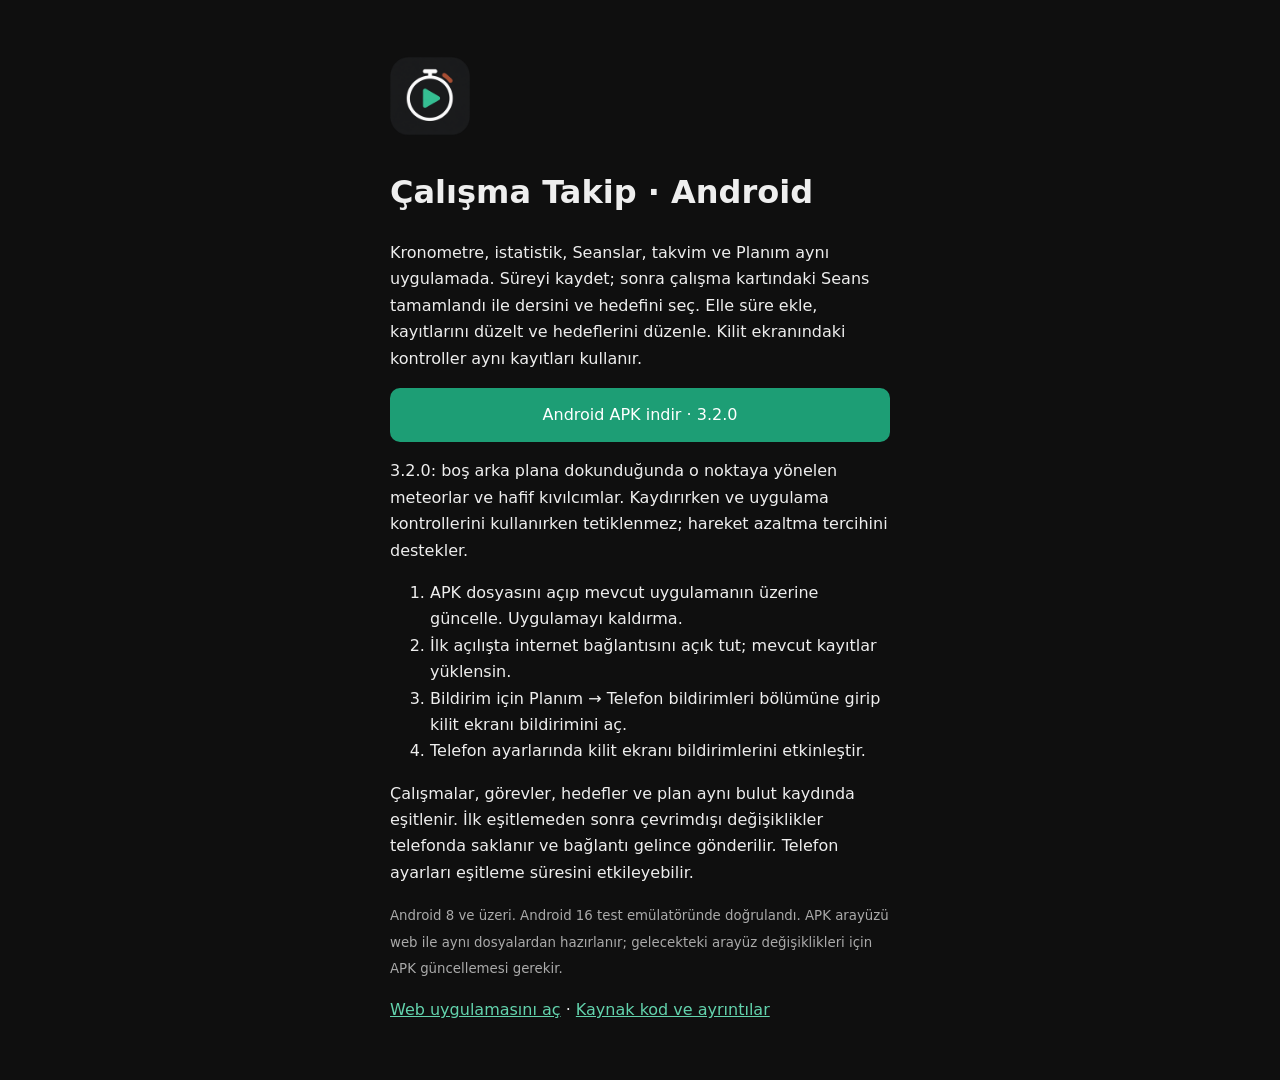
==== downloads/index.html @ 86173297 "Add interactive meteor showers on background taps; release Android 3.2.0" ====
<!doctype html>
<html lang="tr">
<head>
<meta charset="utf-8"><meta name="viewport" content="width=device-width,initial-scale=1">
<title>Çalışma Takip · Android</title><link rel="icon" href="../favicon.ico">
<style>body{background:#0f0f0f;color:#eee;font:16px/1.65 system-ui;margin:0;padding:24px}main{max-width:500px;margin:32px auto}a{color:#63d3ad}.download{display:block;padding:14px 20px;background:#1d9e75;color:white;text-align:center;border-radius:10px;text-decoration:none}small{color:#aaa}</style>
</head>
<body><main>
<img src="../assets/icon-192.png" width="80" height="80" alt=""><h1>Çalışma Takip · Android</h1>
<p>Kronometre, istatistik, Seanslar, takvim ve Planım aynı uygulamada. Süreyi kaydet; sonra çalışma kartındaki Seans tamamlandı ile dersini ve hedefini seç. Elle süre ekle, kayıtlarını düzelt ve hedeflerini düzenle. Kilit ekranındaki kontroller aynı kayıtları kullanır.</p>
<p><a class="download" href="calisma-takip-3.2.0.apk" download>Android APK indir · 3.2.0</a></p>
<p>3.2.0: boş arka plana dokunduğunda o noktaya yönelen meteorlar ve hafif kıvılcımlar. Kaydırırken ve uygulama kontrollerini kullanırken tetiklenmez; hareket azaltma tercihini destekler.</p>
<ol><li>APK dosyasını açıp mevcut uygulamanın üzerine güncelle. Uygulamayı kaldırma.</li><li>İlk açılışta internet bağlantısını açık tut; mevcut kayıtlar yüklensin.</li><li>Bildirim için Planım → Telefon bildirimleri bölümüne girip kilit ekranı bildirimini aç.</li><li>Telefon ayarlarında kilit ekranı bildirimlerini etkinleştir.</li></ol>
<p>Çalışmalar, görevler, hedefler ve plan aynı bulut kaydında eşitlenir. İlk eşitlemeden sonra çevrimdışı değişiklikler telefonda saklanır ve bağlantı gelince gönderilir. Telefon ayarları eşitleme süresini etkileyebilir.</p>
<p><small>Android 8 ve üzeri. Android 16 test emülatöründe doğrulandı. APK arayüzü web ile aynı dosyalardan hazırlanır; gelecekteki arayüz değişiklikleri için APK güncellemesi gerekir.</small></p>
<p><a href="../">Web uygulamasını aç</a> · <a href="https://github.com/Bifro/calisma-takip-demo/tree/main/android">Kaynak kod ve ayrıntılar</a></p>
</main></body></html>
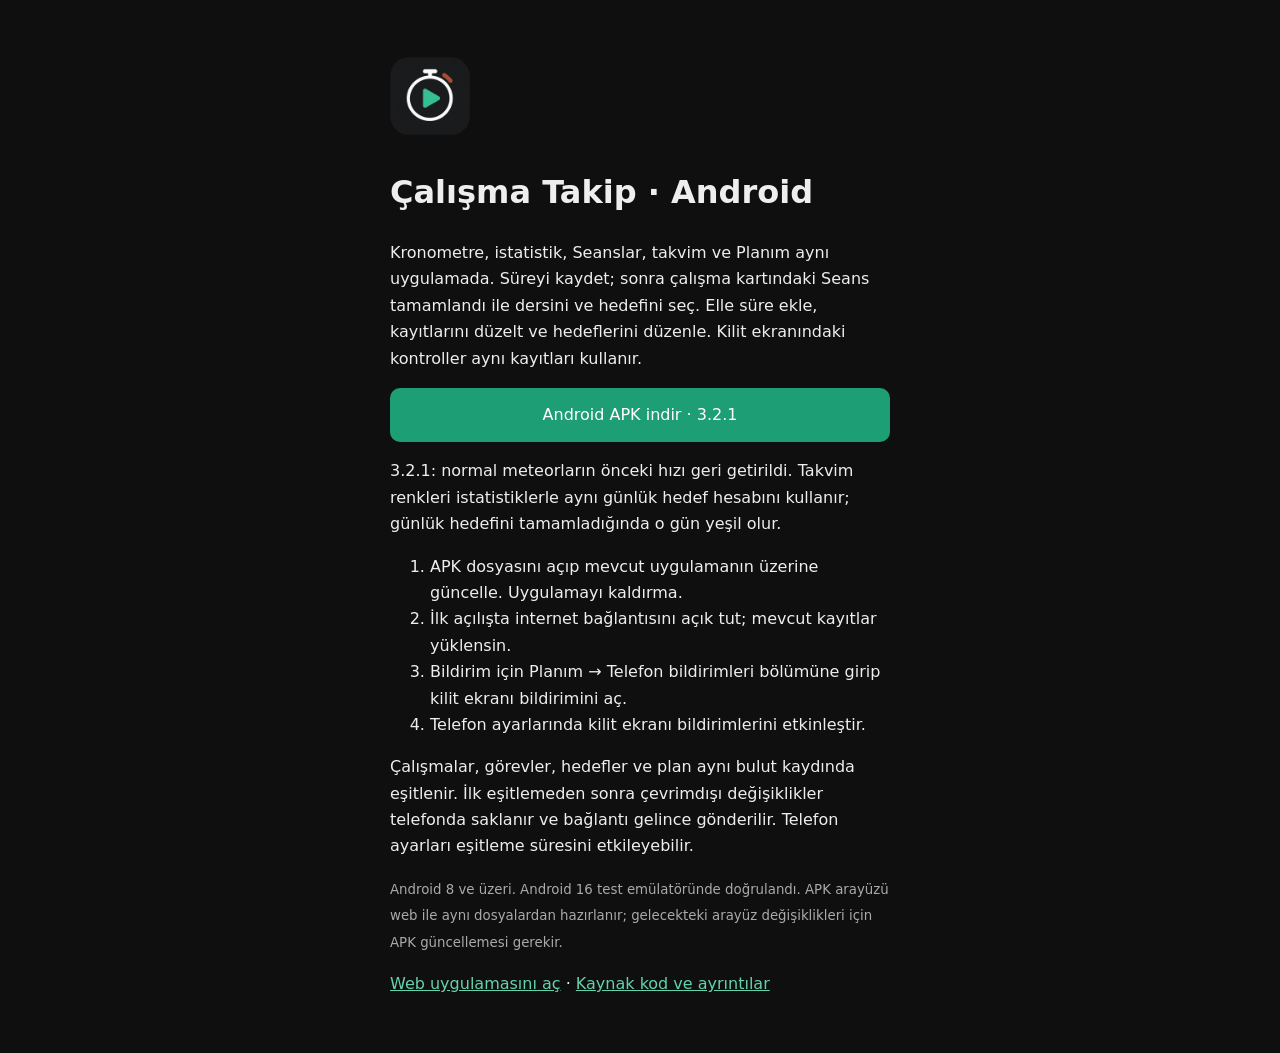
==== commit c48fe123: "Use daily goals for calendar colors and restore idle meteor speed; Android 3.2.1" ====
--- a/downloads/index.html
+++ b/downloads/index.html
@@ -8,8 +8,8 @@
 <body><main>
 <img src="../assets/icon-192.png" width="80" height="80" alt=""><h1>Çalışma Takip · Android</h1>
 <p>Kronometre, istatistik, Seanslar, takvim ve Planım aynı uygulamada. Süreyi kaydet; sonra çalışma kartındaki Seans tamamlandı ile dersini ve hedefini seç. Elle süre ekle, kayıtlarını düzelt ve hedeflerini düzenle. Kilit ekranındaki kontroller aynı kayıtları kullanır.</p>
-<p><a class="download" href="calisma-takip-3.2.0.apk" download>Android APK indir · 3.2.0</a></p>
-<p>3.2.0: boş arka plana dokunduğunda o noktaya yönelen meteorlar ve hafif kıvılcımlar. Kaydırırken ve uygulama kontrollerini kullanırken tetiklenmez; hareket azaltma tercihini destekler.</p>
+<p><a class="download" href="calisma-takip-3.2.1.apk" download>Android APK indir · 3.2.1</a></p>
+<p>3.2.1: normal meteorların önceki hızı geri getirildi. Takvim renkleri istatistiklerle aynı günlük hedef hesabını kullanır; günlük hedefini tamamladığında o gün yeşil olur.</p>
 <ol><li>APK dosyasını açıp mevcut uygulamanın üzerine güncelle. Uygulamayı kaldırma.</li><li>İlk açılışta internet bağlantısını açık tut; mevcut kayıtlar yüklensin.</li><li>Bildirim için Planım → Telefon bildirimleri bölümüne girip kilit ekranı bildirimini aç.</li><li>Telefon ayarlarında kilit ekranı bildirimlerini etkinleştir.</li></ol>
 <p>Çalışmalar, görevler, hedefler ve plan aynı bulut kaydında eşitlenir. İlk eşitlemeden sonra çevrimdışı değişiklikler telefonda saklanır ve bağlantı gelince gönderilir. Telefon ayarları eşitleme süresini etkileyebilir.</p>
 <p><small>Android 8 ve üzeri. Android 16 test emülatöründe doğrulandı. APK arayüzü web ile aynı dosyalardan hazırlanır; gelecekteki arayüz değişiklikleri için APK güncellemesi gerekir.</small></p>
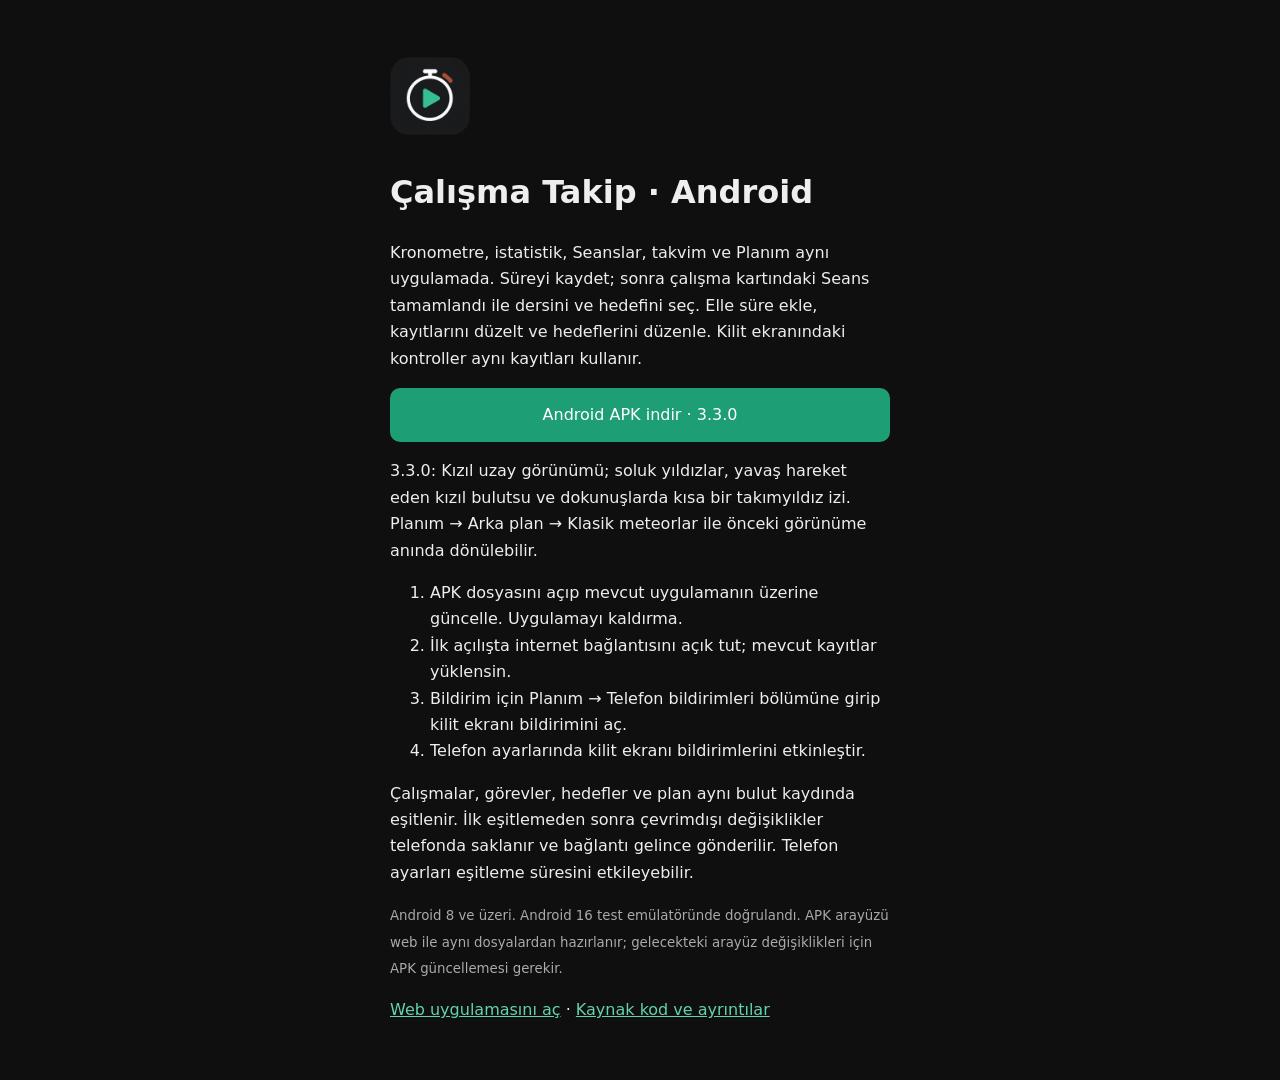
==== commit c7780962: "Add subtle cosmic background and instant classic-mode switch; Android 3.3.0" ====
--- a/downloads/index.html
+++ b/downloads/index.html
@@ -8,8 +8,8 @@
 <body><main>
 <img src="../assets/icon-192.png" width="80" height="80" alt=""><h1>Çalışma Takip · Android</h1>
 <p>Kronometre, istatistik, Seanslar, takvim ve Planım aynı uygulamada. Süreyi kaydet; sonra çalışma kartındaki Seans tamamlandı ile dersini ve hedefini seç. Elle süre ekle, kayıtlarını düzelt ve hedeflerini düzenle. Kilit ekranındaki kontroller aynı kayıtları kullanır.</p>
-<p><a class="download" href="calisma-takip-3.2.1.apk" download>Android APK indir · 3.2.1</a></p>
-<p>3.2.1: normal meteorların önceki hızı geri getirildi. Takvim renkleri istatistiklerle aynı günlük hedef hesabını kullanır; günlük hedefini tamamladığında o gün yeşil olur.</p>
+<p><a class="download" href="calisma-takip-3.3.0.apk" download>Android APK indir · 3.3.0</a></p>
+<p>3.3.0: Kızıl uzay görünümü; soluk yıldızlar, yavaş hareket eden kızıl bulutsu ve dokunuşlarda kısa bir takımyıldız izi. Planım → Arka plan → Klasik meteorlar ile önceki görünüme anında dönülebilir.</p>
 <ol><li>APK dosyasını açıp mevcut uygulamanın üzerine güncelle. Uygulamayı kaldırma.</li><li>İlk açılışta internet bağlantısını açık tut; mevcut kayıtlar yüklensin.</li><li>Bildirim için Planım → Telefon bildirimleri bölümüne girip kilit ekranı bildirimini aç.</li><li>Telefon ayarlarında kilit ekranı bildirimlerini etkinleştir.</li></ol>
 <p>Çalışmalar, görevler, hedefler ve plan aynı bulut kaydında eşitlenir. İlk eşitlemeden sonra çevrimdışı değişiklikler telefonda saklanır ve bağlantı gelince gönderilir. Telefon ayarları eşitleme süresini etkileyebilir.</p>
 <p><small>Android 8 ve üzeri. Android 16 test emülatöründe doğrulandı. APK arayüzü web ile aynı dosyalardan hazırlanır; gelecekteki arayüz değişiklikleri için APK güncellemesi gerekir.</small></p>
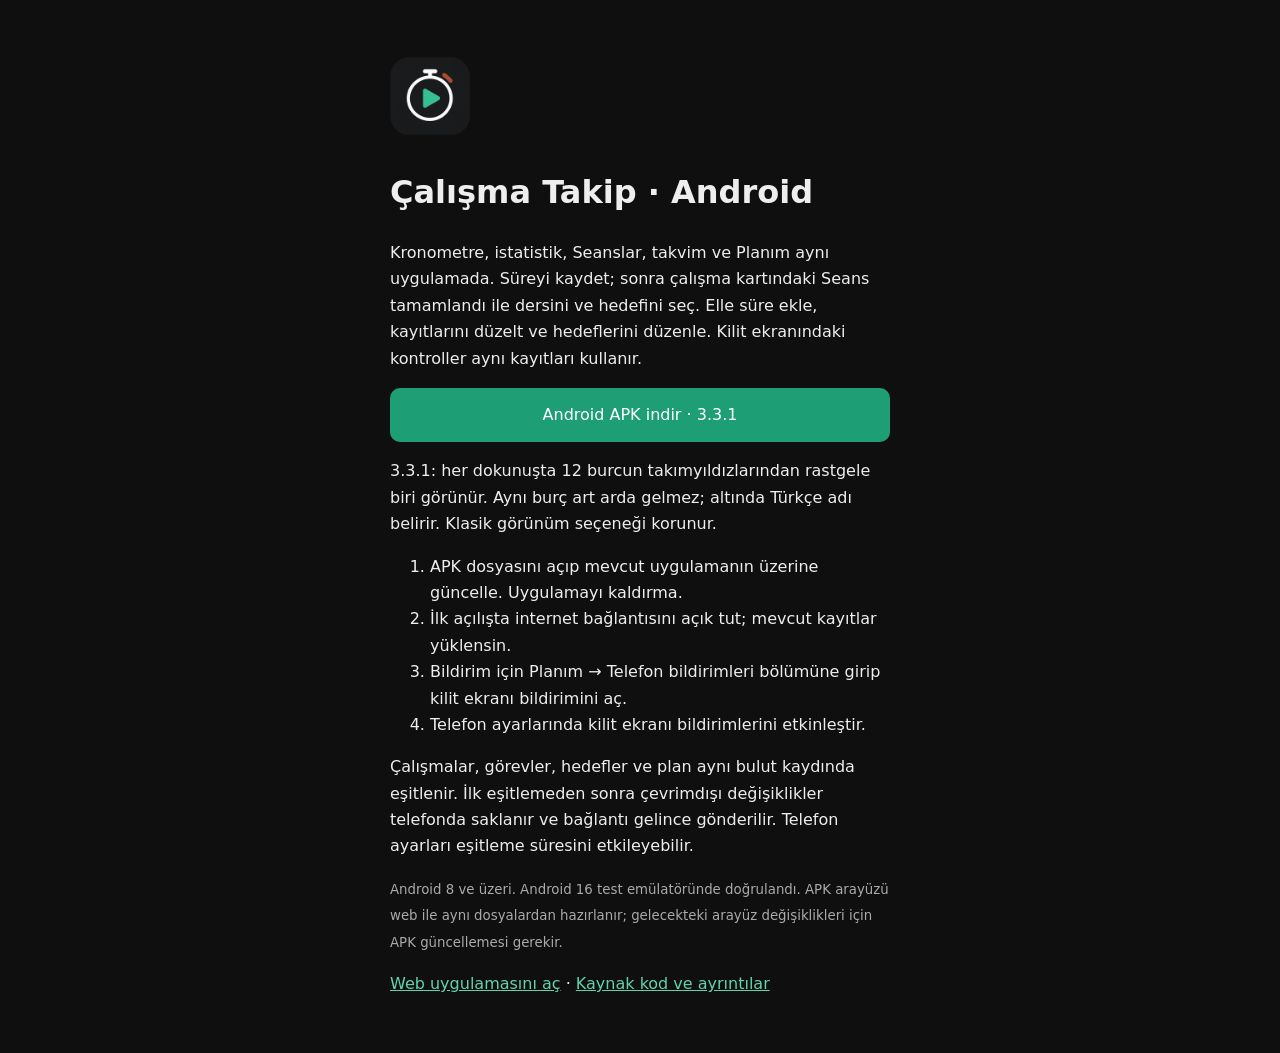
==== commit fe56331b: "Show random zodiac constellation figures on taps; Android 3.3.1" ====
--- a/downloads/index.html
+++ b/downloads/index.html
@@ -8,8 +8,8 @@
 <body><main>
 <img src="../assets/icon-192.png" width="80" height="80" alt=""><h1>Çalışma Takip · Android</h1>
 <p>Kronometre, istatistik, Seanslar, takvim ve Planım aynı uygulamada. Süreyi kaydet; sonra çalışma kartındaki Seans tamamlandı ile dersini ve hedefini seç. Elle süre ekle, kayıtlarını düzelt ve hedeflerini düzenle. Kilit ekranındaki kontroller aynı kayıtları kullanır.</p>
-<p><a class="download" href="calisma-takip-3.3.0.apk" download>Android APK indir · 3.3.0</a></p>
-<p>3.3.0: Kızıl uzay görünümü; soluk yıldızlar, yavaş hareket eden kızıl bulutsu ve dokunuşlarda kısa bir takımyıldız izi. Planım → Arka plan → Klasik meteorlar ile önceki görünüme anında dönülebilir.</p>
+<p><a class="download" href="calisma-takip-3.3.1.apk" download>Android APK indir · 3.3.1</a></p>
+<p>3.3.1: her dokunuşta 12 burcun takımyıldızlarından rastgele biri görünür. Aynı burç art arda gelmez; altında Türkçe adı belirir. Klasik görünüm seçeneği korunur.</p>
 <ol><li>APK dosyasını açıp mevcut uygulamanın üzerine güncelle. Uygulamayı kaldırma.</li><li>İlk açılışta internet bağlantısını açık tut; mevcut kayıtlar yüklensin.</li><li>Bildirim için Planım → Telefon bildirimleri bölümüne girip kilit ekranı bildirimini aç.</li><li>Telefon ayarlarında kilit ekranı bildirimlerini etkinleştir.</li></ol>
 <p>Çalışmalar, görevler, hedefler ve plan aynı bulut kaydında eşitlenir. İlk eşitlemeden sonra çevrimdışı değişiklikler telefonda saklanır ve bağlantı gelince gönderilir. Telefon ayarları eşitleme süresini etkileyebilir.</p>
 <p><small>Android 8 ve üzeri. Android 16 test emülatöründe doğrulandı. APK arayüzü web ile aynı dosyalardan hazırlanır; gelecekteki arayüz değişiklikleri için APK güncellemesi gerekir.</small></p>
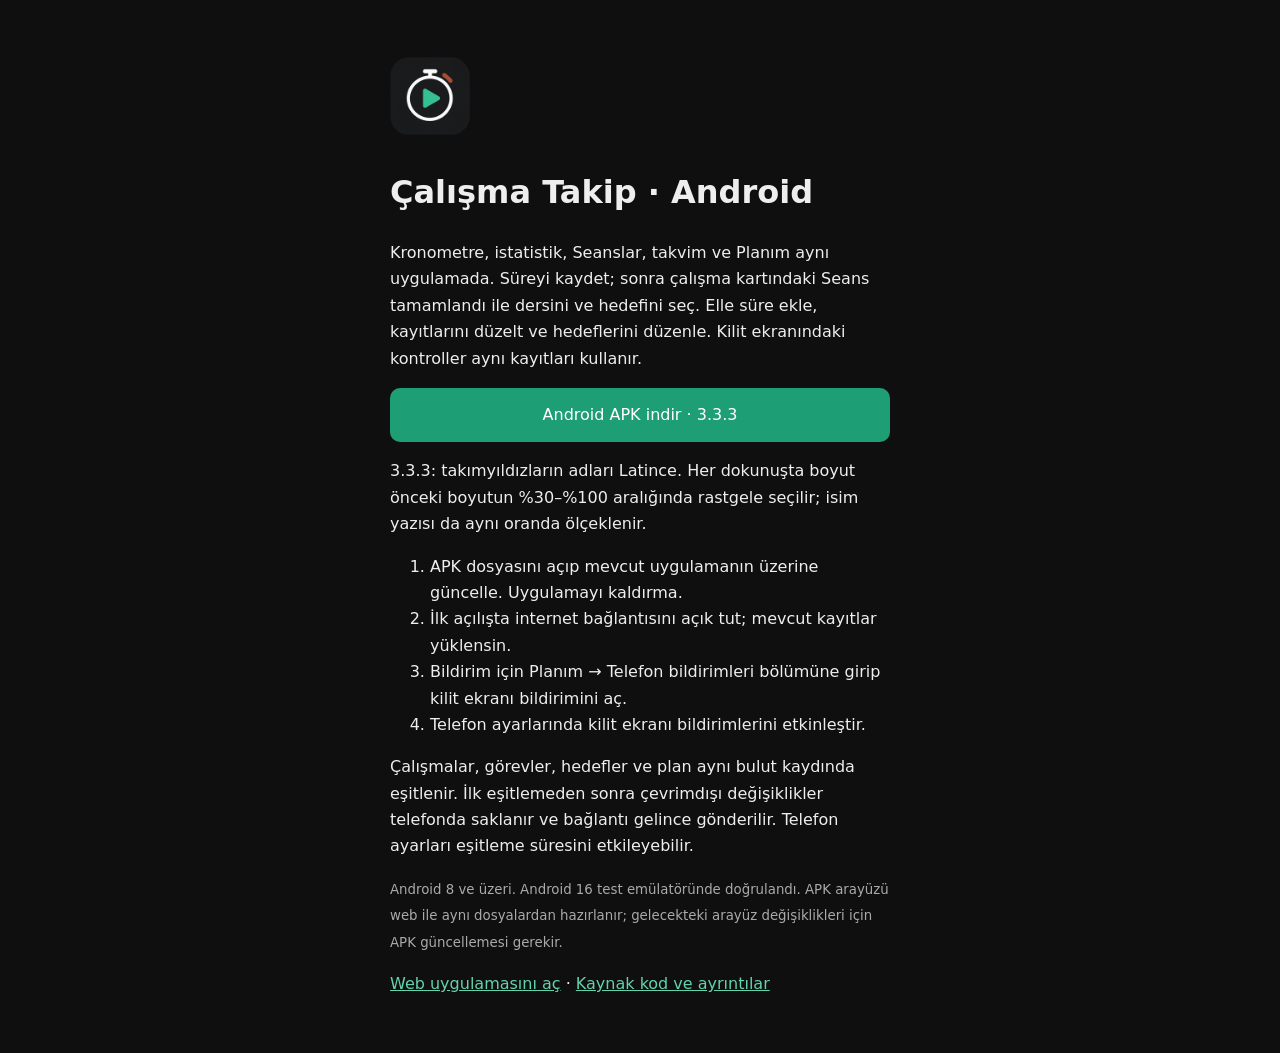
==== commit f4cd9c7f: "Use Latin constellation names and random proportional sizes; Android 3.3.3" ====
--- a/downloads/index.html
+++ b/downloads/index.html
@@ -8,8 +8,8 @@
 <body><main>
 <img src="../assets/icon-192.png" width="80" height="80" alt=""><h1>Çalışma Takip · Android</h1>
 <p>Kronometre, istatistik, Seanslar, takvim ve Planım aynı uygulamada. Süreyi kaydet; sonra çalışma kartındaki Seans tamamlandı ile dersini ve hedefini seç. Elle süre ekle, kayıtlarını düzelt ve hedeflerini düzenle. Kilit ekranındaki kontroller aynı kayıtları kullanır.</p>
-<p><a class="download" href="calisma-takip-3.3.1.apk" download>Android APK indir · 3.3.1</a></p>
-<p>3.3.1: her dokunuşta 12 burcun takımyıldızlarından rastgele biri görünür. Aynı burç art arda gelmez; altında Türkçe adı belirir. Klasik görünüm seçeneği korunur.</p>
+<p><a class="download" href="calisma-takip-3.3.3.apk" download>Android APK indir · 3.3.3</a></p>
+<p>3.3.3: takımyıldızların adları Latince. Her dokunuşta boyut önceki boyutun %30–%100 aralığında rastgele seçilir; isim yazısı da aynı oranda ölçeklenir.</p>
 <ol><li>APK dosyasını açıp mevcut uygulamanın üzerine güncelle. Uygulamayı kaldırma.</li><li>İlk açılışta internet bağlantısını açık tut; mevcut kayıtlar yüklensin.</li><li>Bildirim için Planım → Telefon bildirimleri bölümüne girip kilit ekranı bildirimini aç.</li><li>Telefon ayarlarında kilit ekranı bildirimlerini etkinleştir.</li></ol>
 <p>Çalışmalar, görevler, hedefler ve plan aynı bulut kaydında eşitlenir. İlk eşitlemeden sonra çevrimdışı değişiklikler telefonda saklanır ve bağlantı gelince gönderilir. Telefon ayarları eşitleme süresini etkileyebilir.</p>
 <p><small>Android 8 ve üzeri. Android 16 test emülatöründe doğrulandı. APK arayüzü web ile aynı dosyalardan hazırlanır; gelecekteki arayüz değişiklikleri için APK güncellemesi gerekir.</small></p>
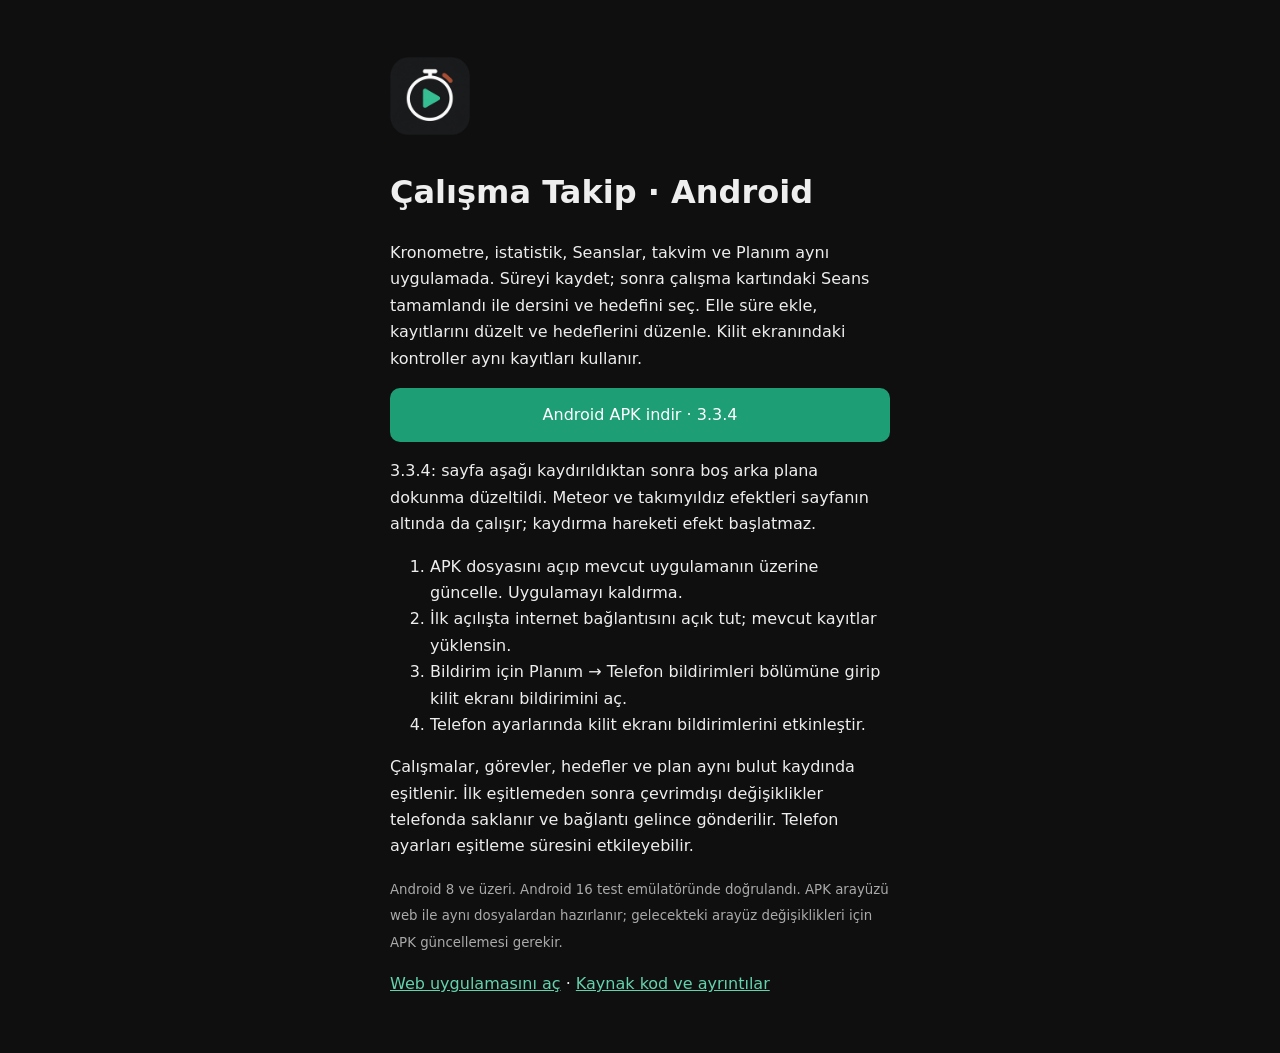
==== commit 37b55943: "Recognize blank page root after scrolling for background effects; Android 3.3.4" ====
--- a/downloads/index.html
+++ b/downloads/index.html
@@ -8,8 +8,8 @@
 <body><main>
 <img src="../assets/icon-192.png" width="80" height="80" alt=""><h1>Çalışma Takip · Android</h1>
 <p>Kronometre, istatistik, Seanslar, takvim ve Planım aynı uygulamada. Süreyi kaydet; sonra çalışma kartındaki Seans tamamlandı ile dersini ve hedefini seç. Elle süre ekle, kayıtlarını düzelt ve hedeflerini düzenle. Kilit ekranındaki kontroller aynı kayıtları kullanır.</p>
-<p><a class="download" href="calisma-takip-3.3.3.apk" download>Android APK indir · 3.3.3</a></p>
-<p>3.3.3: takımyıldızların adları Latince. Her dokunuşta boyut önceki boyutun %30–%100 aralığında rastgele seçilir; isim yazısı da aynı oranda ölçeklenir.</p>
+<p><a class="download" href="calisma-takip-3.3.4.apk" download>Android APK indir · 3.3.4</a></p>
+<p>3.3.4: sayfa aşağı kaydırıldıktan sonra boş arka plana dokunma düzeltildi. Meteor ve takımyıldız efektleri sayfanın altında da çalışır; kaydırma hareketi efekt başlatmaz.</p>
 <ol><li>APK dosyasını açıp mevcut uygulamanın üzerine güncelle. Uygulamayı kaldırma.</li><li>İlk açılışta internet bağlantısını açık tut; mevcut kayıtlar yüklensin.</li><li>Bildirim için Planım → Telefon bildirimleri bölümüne girip kilit ekranı bildirimini aç.</li><li>Telefon ayarlarında kilit ekranı bildirimlerini etkinleştir.</li></ol>
 <p>Çalışmalar, görevler, hedefler ve plan aynı bulut kaydında eşitlenir. İlk eşitlemeden sonra çevrimdışı değişiklikler telefonda saklanır ve bağlantı gelince gönderilir. Telefon ayarları eşitleme süresini etkileyebilir.</p>
 <p><small>Android 8 ve üzeri. Android 16 test emülatöründe doğrulandı. APK arayüzü web ile aynı dosyalardan hazırlanır; gelecekteki arayüz değişiklikleri için APK güncellemesi gerekir.</small></p>
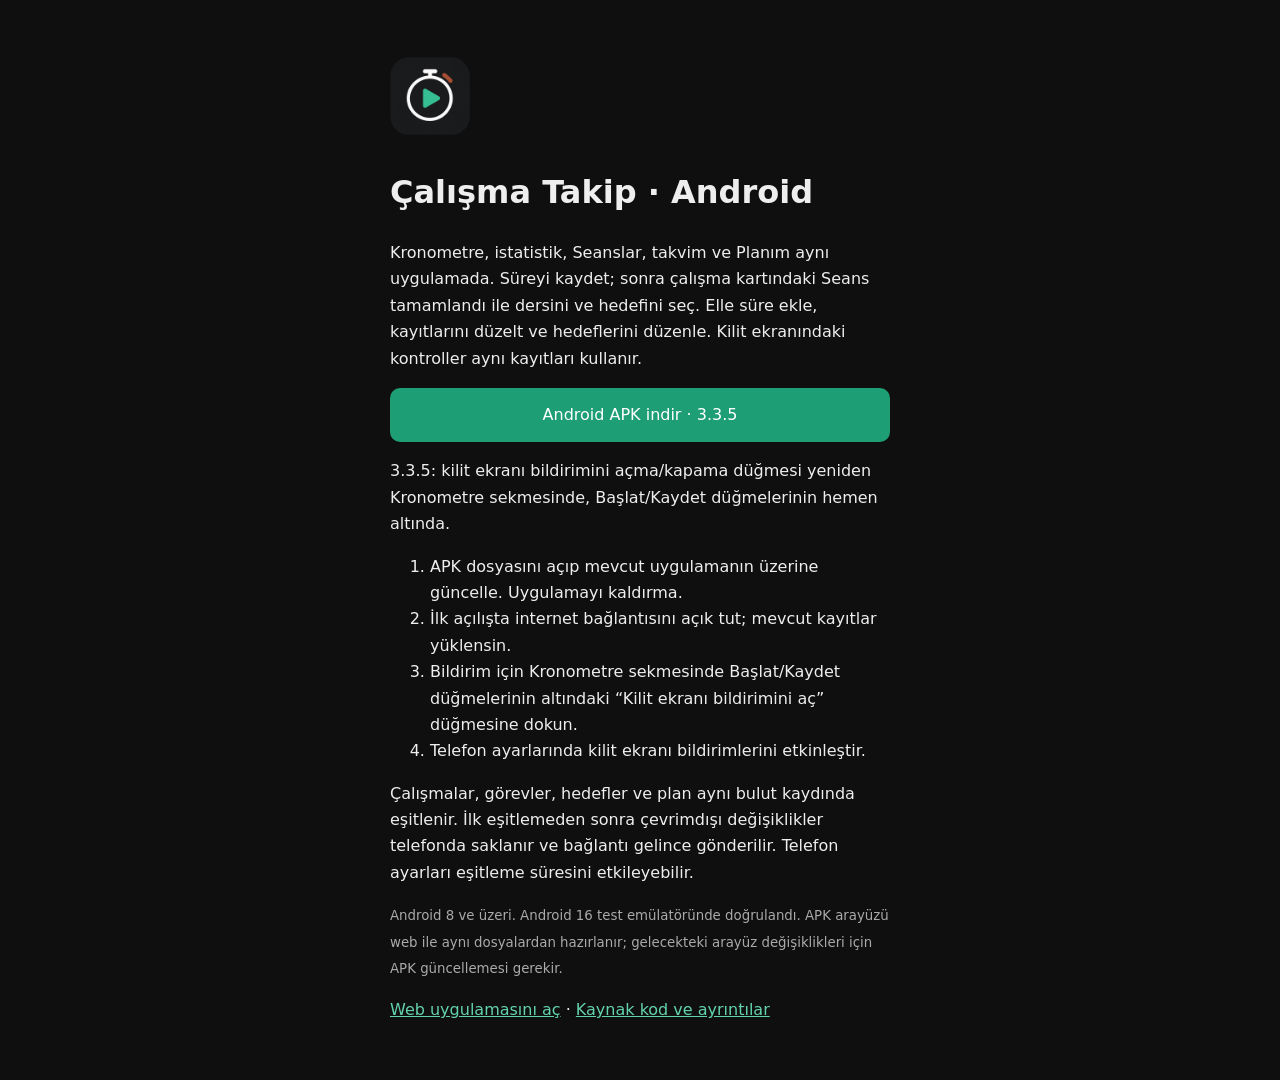
==== commit 385f2b0d: "Move lock-screen notification toggle back to timer tab; Android 3.3.5" ====
--- a/downloads/index.html
+++ b/downloads/index.html
@@ -8,9 +8,9 @@
 <body><main>
 <img src="../assets/icon-192.png" width="80" height="80" alt=""><h1>Çalışma Takip · Android</h1>
 <p>Kronometre, istatistik, Seanslar, takvim ve Planım aynı uygulamada. Süreyi kaydet; sonra çalışma kartındaki Seans tamamlandı ile dersini ve hedefini seç. Elle süre ekle, kayıtlarını düzelt ve hedeflerini düzenle. Kilit ekranındaki kontroller aynı kayıtları kullanır.</p>
-<p><a class="download" href="calisma-takip-3.3.4.apk" download>Android APK indir · 3.3.4</a></p>
-<p>3.3.4: sayfa aşağı kaydırıldıktan sonra boş arka plana dokunma düzeltildi. Meteor ve takımyıldız efektleri sayfanın altında da çalışır; kaydırma hareketi efekt başlatmaz.</p>
-<ol><li>APK dosyasını açıp mevcut uygulamanın üzerine güncelle. Uygulamayı kaldırma.</li><li>İlk açılışta internet bağlantısını açık tut; mevcut kayıtlar yüklensin.</li><li>Bildirim için Planım → Telefon bildirimleri bölümüne girip kilit ekranı bildirimini aç.</li><li>Telefon ayarlarında kilit ekranı bildirimlerini etkinleştir.</li></ol>
+<p><a class="download" href="calisma-takip-3.3.5.apk" download>Android APK indir · 3.3.5</a></p>
+<p>3.3.5: kilit ekranı bildirimini açma/kapama düğmesi yeniden Kronometre sekmesinde, Başlat/Kaydet düğmelerinin hemen altında.</p>
+<ol><li>APK dosyasını açıp mevcut uygulamanın üzerine güncelle. Uygulamayı kaldırma.</li><li>İlk açılışta internet bağlantısını açık tut; mevcut kayıtlar yüklensin.</li><li>Bildirim için Kronometre sekmesinde Başlat/Kaydet düğmelerinin altındaki “Kilit ekranı bildirimini aç” düğmesine dokun.</li><li>Telefon ayarlarında kilit ekranı bildirimlerini etkinleştir.</li></ol>
 <p>Çalışmalar, görevler, hedefler ve plan aynı bulut kaydında eşitlenir. İlk eşitlemeden sonra çevrimdışı değişiklikler telefonda saklanır ve bağlantı gelince gönderilir. Telefon ayarları eşitleme süresini etkileyebilir.</p>
 <p><small>Android 8 ve üzeri. Android 16 test emülatöründe doğrulandı. APK arayüzü web ile aynı dosyalardan hazırlanır; gelecekteki arayüz değişiklikleri için APK güncellemesi gerekir.</small></p>
 <p><a href="../">Web uygulamasını aç</a> · <a href="https://github.com/Bifro/calisma-takip-demo/tree/main/android">Kaynak kod ve ayrıntılar</a></p>
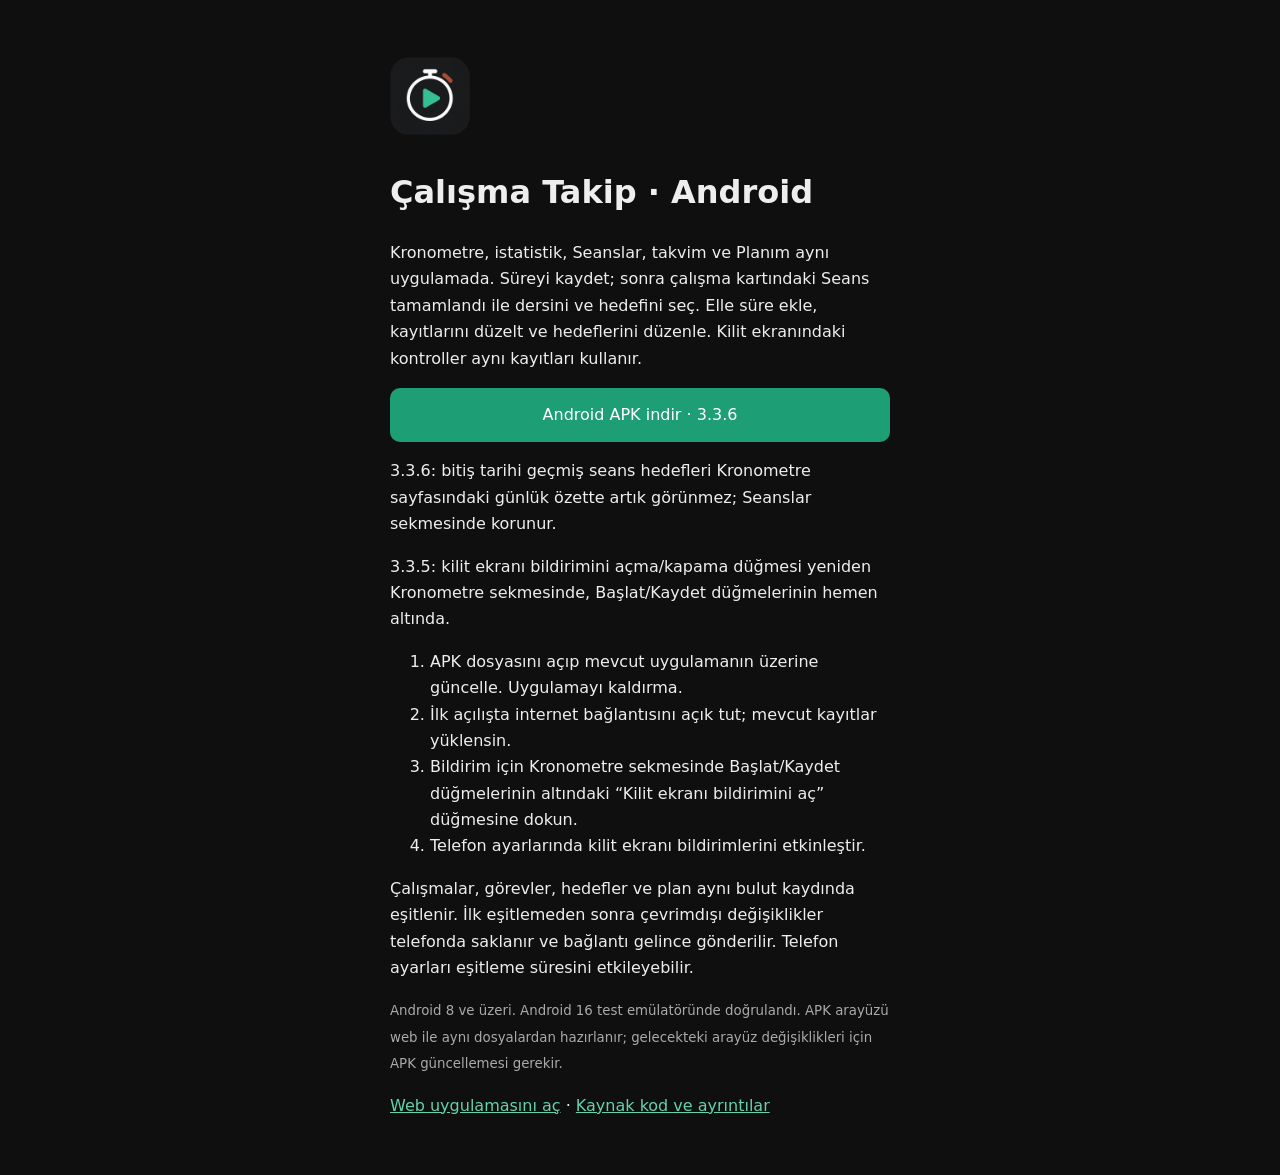
==== commit 5535fec2: "Hide expired session targets on timer tab; Android 3.3.6" ====
--- a/downloads/index.html
+++ b/downloads/index.html
@@ -8,7 +8,8 @@
 <body><main>
 <img src="../assets/icon-192.png" width="80" height="80" alt=""><h1>Çalışma Takip · Android</h1>
 <p>Kronometre, istatistik, Seanslar, takvim ve Planım aynı uygulamada. Süreyi kaydet; sonra çalışma kartındaki Seans tamamlandı ile dersini ve hedefini seç. Elle süre ekle, kayıtlarını düzelt ve hedeflerini düzenle. Kilit ekranındaki kontroller aynı kayıtları kullanır.</p>
-<p><a class="download" href="calisma-takip-3.3.5.apk" download>Android APK indir · 3.3.5</a></p>
+<p><a class="download" href="calisma-takip-3.3.6.apk" download>Android APK indir · 3.3.6</a></p>
+<p>3.3.6: bitiş tarihi geçmiş seans hedefleri Kronometre sayfasındaki günlük özette artık görünmez; Seanslar sekmesinde korunur.</p>
 <p>3.3.5: kilit ekranı bildirimini açma/kapama düğmesi yeniden Kronometre sekmesinde, Başlat/Kaydet düğmelerinin hemen altında.</p>
 <ol><li>APK dosyasını açıp mevcut uygulamanın üzerine güncelle. Uygulamayı kaldırma.</li><li>İlk açılışta internet bağlantısını açık tut; mevcut kayıtlar yüklensin.</li><li>Bildirim için Kronometre sekmesinde Başlat/Kaydet düğmelerinin altındaki “Kilit ekranı bildirimini aç” düğmesine dokun.</li><li>Telefon ayarlarında kilit ekranı bildirimlerini etkinleştir.</li></ol>
 <p>Çalışmalar, görevler, hedefler ve plan aynı bulut kaydında eşitlenir. İlk eşitlemeden sonra çevrimdışı değişiklikler telefonda saklanır ve bağlantı gelince gönderilir. Telefon ayarları eşitleme süresini etkileyebilir.</p>
